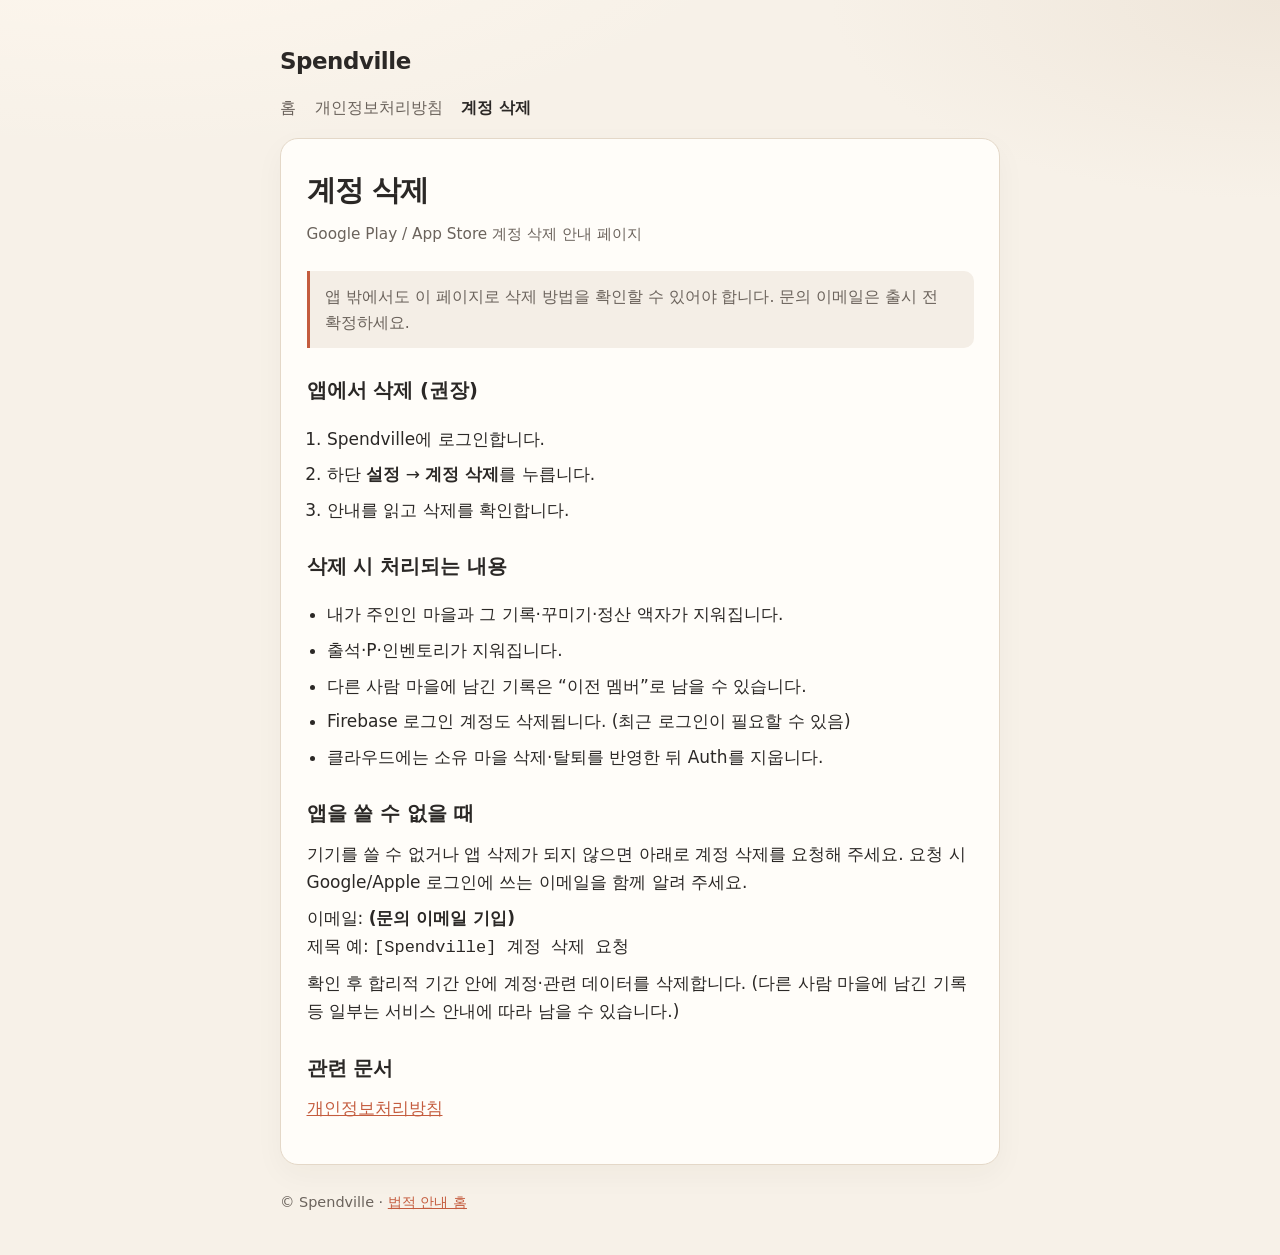
==== account-deletion.html @ 171655c8 "Add Spendville legal pages." ====
<!DOCTYPE html>
<html lang="ko">
  <head>
    <meta charset="utf-8" />
    <meta name="viewport" content="width=device-width, initial-scale=1" />
    <title>계정 삭제 — Spendville</title>
    <link rel="stylesheet" href="styles.css" />
  </head>
  <body>
    <header>
      <a class="brand" href="./">Spendville</a>
      <nav>
        <a href="./">홈</a>
        <a href="./privacy.html">개인정보처리방침</a>
        <a href="./account-deletion.html" aria-current="page">계정 삭제</a>
      </nav>
    </header>
    <main>
      <h1>계정 삭제</h1>
      <p class="meta">Google Play / App Store 계정 삭제 안내 페이지</p>

      <p class="note">
        앱 밖에서도 이 페이지로 삭제 방법을 확인할 수 있어야 합니다. 문의
        이메일은 출시 전 확정하세요.
      </p>

      <h2>앱에서 삭제 (권장)</h2>
      <ol class="steps">
        <li>Spendville에 로그인합니다.</li>
        <li>하단 <strong>설정</strong> → <strong>계정 삭제</strong>를 누릅니다.</li>
        <li>안내를 읽고 삭제를 확인합니다.</li>
      </ol>

      <h2>삭제 시 처리되는 내용</h2>
      <ul>
        <li>내가 주인인 마을과 그 기록·꾸미기·정산 액자가 지워집니다.</li>
        <li>출석·P·인벤토리가 지워집니다.</li>
        <li>
          다른 사람 마을에 남긴 기록은 “이전 멤버”로 남을 수 있습니다.
        </li>
        <li>
          Firebase 로그인 계정도 삭제됩니다. (최근 로그인이 필요할 수 있음)
        </li>
        <li>
          클라우드에는 소유 마을 삭제·탈퇴를 반영한 뒤 Auth를 지웁니다.
        </li>
      </ul>

      <h2>앱을 쓸 수 없을 때</h2>
      <p>
        기기를 쓸 수 없거나 앱 삭제가 되지 않으면 아래로 계정 삭제를
        요청해 주세요. 요청 시 Google/Apple 로그인에 쓰는 이메일을 함께
        알려 주세요.
      </p>
      <p>
        이메일: <strong>(문의 이메일 기입)</strong><br />
        제목 예: <code>[Spendville] 계정 삭제 요청</code>
      </p>
      <p>
        확인 후 합리적 기간 안에 계정·관련 데이터를 삭제합니다. (다른 사람
        마을에 남긴 기록 등 일부는 서비스 안내에 따라 남을 수 있습니다.)
      </p>

      <h2>관련 문서</h2>
      <p>
        <a href="./privacy.html">개인정보처리방침</a>
      </p>
    </main>
    <footer>
      © Spendville ·
      <a href="./">법적 안내 홈</a>
    </footer>
  </body>
</html>
---- styles.css ----
:root {
  --bg: #f7f1e8;
  --paper: #fffdf9;
  --ink: #2b2826;
  --muted: #6b635c;
  --line: #e4d8c8;
  --accent: #c45c3e;
  --accent-soft: #f3e0d8;
}

* {
  box-sizing: border-box;
}

html {
  font-size: 17px;
}

body {
  margin: 0;
  font-family: "Apple SD Gothic Neo", "Noto Sans KR", system-ui, sans-serif;
  color: var(--ink);
  background:
    radial-gradient(1200px 500px at 10% -10%, #fff8ef 0%, transparent 55%),
    radial-gradient(900px 400px at 100% 0%, #efe6da 0%, transparent 50%),
    var(--bg);
  line-height: 1.65;
}

a {
  color: var(--accent);
}

header,
main,
footer {
  width: min(720px, calc(100% - 2rem));
  margin-inline: auto;
}

header {
  padding: 2.5rem 0 1rem;
}

header .brand {
  font-weight: 800;
  font-size: 1.35rem;
  letter-spacing: -0.02em;
  text-decoration: none;
  color: var(--ink);
}

header nav {
  margin-top: 0.85rem;
  display: flex;
  flex-wrap: wrap;
  gap: 0.75rem 1.1rem;
  font-size: 0.95rem;
}

header nav a {
  text-decoration: none;
  color: var(--muted);
}

header nav a[aria-current="page"] {
  color: var(--ink);
  font-weight: 700;
}

main {
  background: var(--paper);
  border: 1px solid var(--line);
  border-radius: 18px;
  padding: 1.6rem 1.5rem 2rem;
  box-shadow: 0 10px 30px rgba(60, 40, 20, 0.04);
}

h1 {
  margin: 0 0 0.4rem;
  font-size: 1.7rem;
  letter-spacing: -0.03em;
}

.meta {
  color: var(--muted);
  font-size: 0.9rem;
  margin-bottom: 1.4rem;
}

h2 {
  margin: 1.6rem 0 0.55rem;
  font-size: 1.15rem;
}

p,
li {
  margin: 0.45rem 0;
}

ul {
  padding-left: 1.2rem;
}

table {
  width: 100%;
  border-collapse: collapse;
  font-size: 0.92rem;
  margin: 0.8rem 0 1rem;
}

th,
td {
  border: 1px solid var(--line);
  padding: 0.55rem 0.65rem;
  text-align: left;
  vertical-align: top;
}

th {
  background: var(--accent-soft);
}

.note {
  background: #f4eee6;
  border-left: 3px solid var(--accent);
  padding: 0.75rem 0.9rem;
  border-radius: 0 10px 10px 0;
  color: var(--muted);
  font-size: 0.92rem;
}

.card-list {
  list-style: none;
  padding: 0;
  margin: 1.2rem 0 0;
}

.card-list li {
  margin: 0 0 0.75rem;
}

.card-list a {
  display: block;
  text-decoration: none;
  color: var(--ink);
  border: 1px solid var(--line);
  border-radius: 14px;
  padding: 1rem 1.1rem;
  background: #fffcf8;
}

.card-list a strong {
  display: block;
  color: var(--accent);
  margin-bottom: 0.2rem;
}

.card-list a span {
  color: var(--muted);
  font-size: 0.92rem;
}

ol.steps {
  padding-left: 1.2rem;
}

footer {
  padding: 1.5rem 0 2.5rem;
  color: var(--muted);
  font-size: 0.85rem;
}
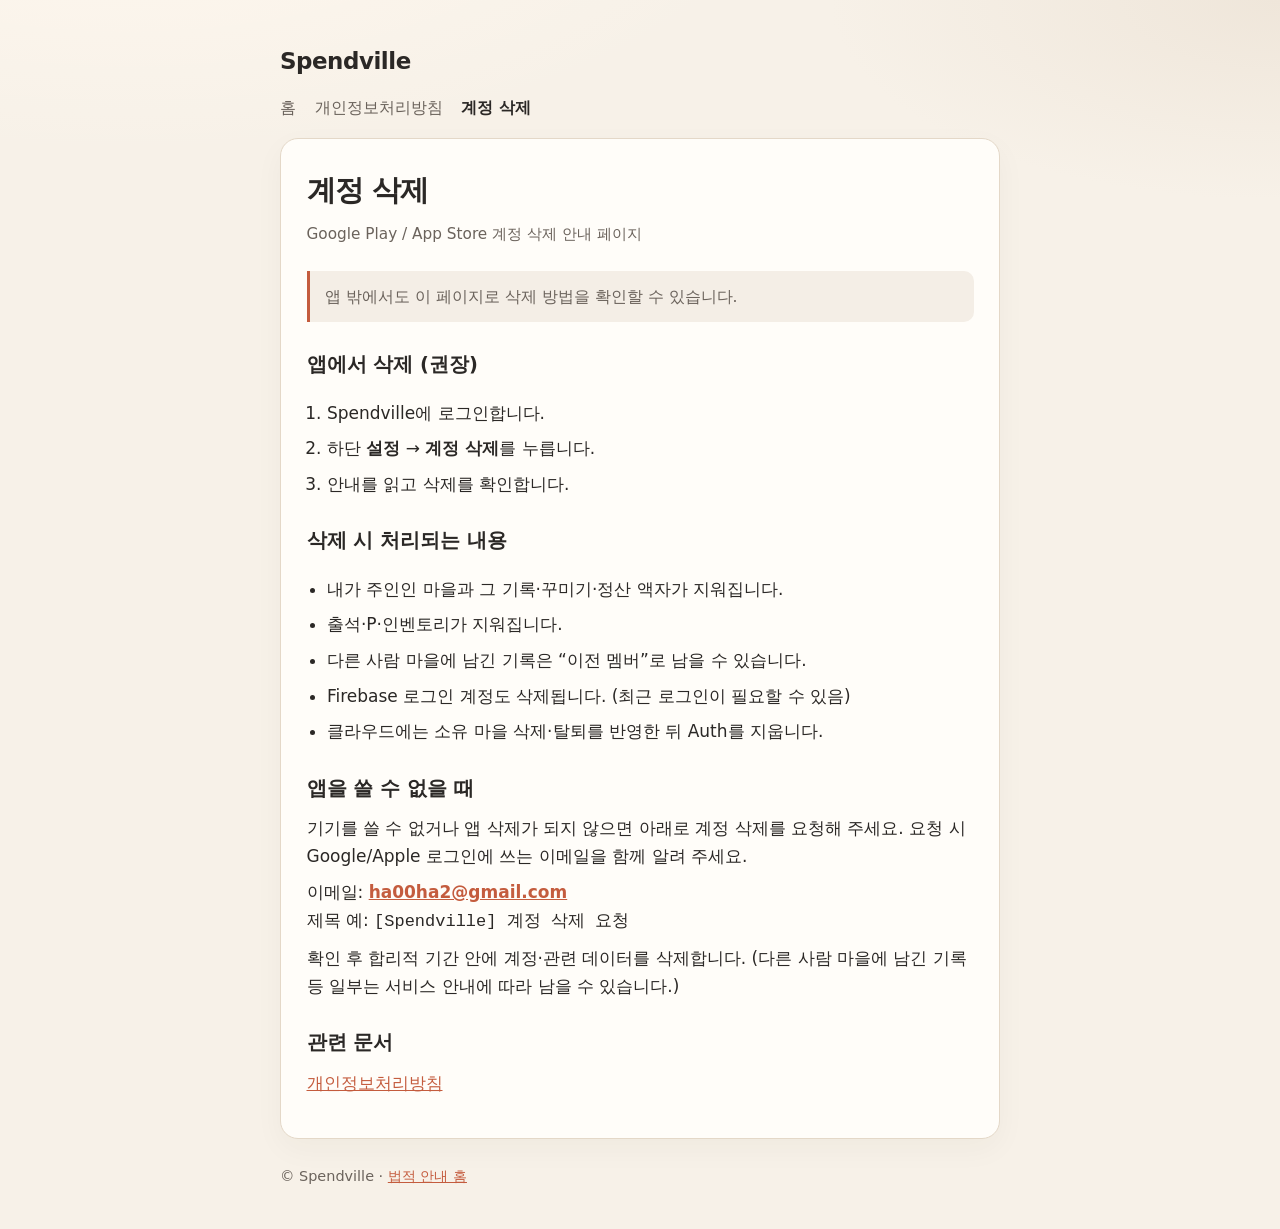
==== commit 1644f74e: "Fill operator contact: 강승헌 / ha00ha2@gmail.com. Co-authored-by: Cursor <cursoragent@cursor.com>" ====
--- a/account-deletion.html
+++ b/account-deletion.html
@@ -20,8 +20,7 @@
       <p class="meta">Google Play / App Store 계정 삭제 안내 페이지</p>
 
       <p class="note">
-        앱 밖에서도 이 페이지로 삭제 방법을 확인할 수 있어야 합니다. 문의
-        이메일은 출시 전 확정하세요.
+        앱 밖에서도 이 페이지로 삭제 방법을 확인할 수 있습니다.
       </p>
 
       <h2>앱에서 삭제 (권장)</h2>
@@ -53,7 +52,10 @@
         알려 주세요.
       </p>
       <p>
-        이메일: <strong>(문의 이메일 기입)</strong><br />
+        이메일:
+        <a href="mailto:ha00ha2@gmail.com?subject=%5BSpendville%5D%20계정%20삭제%20요청"
+          ><strong>ha00ha2@gmail.com</strong></a
+        ><br />
         제목 예: <code>[Spendville] 계정 삭제 요청</code>
       </p>
       <p>
